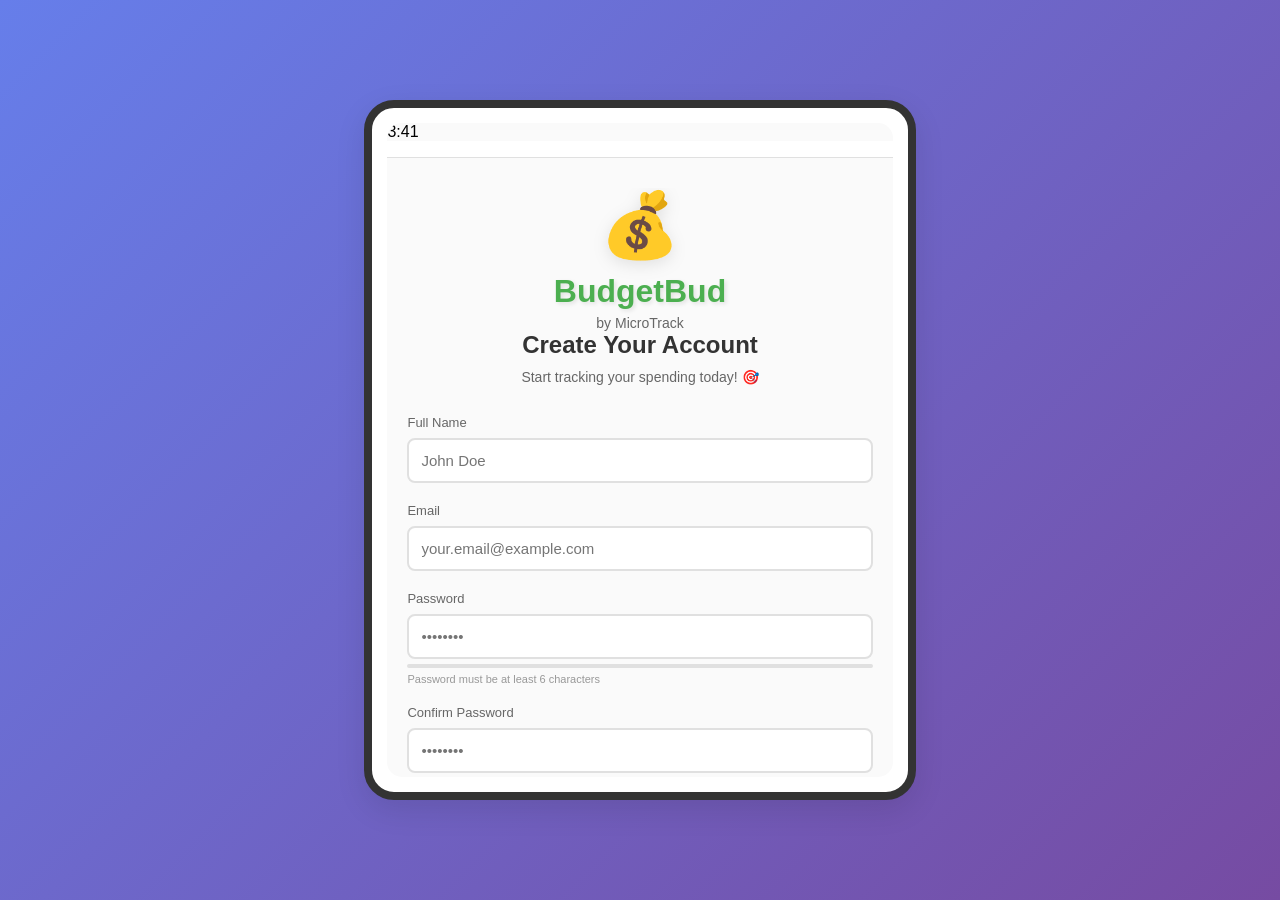
==== sprint2/FinalDevFolder/public/createaccount.html @ 3b5407ef "added purple background" ====
<!DOCTYPE html>
<html lang="en">
<head>
    <meta charset="UTF-8">
    <meta name="viewport" content="width=device-width, initial-scale=1.0">
    <title>BudgetBud - Create Account</title>
    <link rel="stylesheet" href="appstyles.css">
    <script type="text/javascript">
        window.addEventListener('load',function(){function loadHeyy(){window.heyySettings={widgetId:"pllhkLtTB3weRcr2",baseUrl:"https://live-chat.heyy.io"};var s=document.createElement('script');s.type='text/javascript';s.async=true;s.src='https://assets.heyy.io/live-chat/live-chat.js';document.head.appendChild(s);}if('requestIdleCallback'in window){requestIdleCallback(loadHeyy);}else{setTimeout(loadHeyy,3000);}});
        </script>
</head>
<body class="auth-page">
    <div class="confetti" id="confetti"></div>
    
    <div class="login-container">
        <div class="phone-frame">
            <div class="screen">
                <span id="currentTime"></span>
                <div class="status-bar">
                </div>
                
                <div class="content" style="padding-top: 30px;">
                    <div class="logo-container">
                        <div class="logo">💰</div>
                        <div class="app-name">BudgetBud</div>
                        <div class="tagline">by MicroTrack</div>
                    </div>
                    
                    <div class="welcome-text">
                        <h2>Create Your Account</h2>
                        <p>Start tracking your spending today! 🎯</p>
                    </div>
                    
                    <form id="signupForm">
                        <div class="form-group">
                            <label class="form-label">Full Name</label>
                            <input type="text" class="form-input" id="fullName" placeholder="John Doe" required>
                        </div>
                        
                        <div class="form-group">
                            <label class="form-label">Email</label>
                            <input type="email" class="form-input" id="email" placeholder="your.email@example.com" required>
                        </div>
                        
                        <div class="form-group">
                            <label class="form-label">Password</label>
                            <input type="password" class="form-input" id="password" placeholder="••••••••" required minlength="6">
                            <div class="password-strength">
                                <div class="password-strength-bar" id="strengthBar"></div>
                            </div>
                            <div class="password-hint" id="strengthText">Password must be at least 6 characters</div>
                        </div>
                        
                        <div class="form-group">
                            <label class="form-label">Confirm Password</label>
                            <input type="password" class="form-input" id="confirmPassword" placeholder="••••••••" required>
                            <div class="password-hint" id="matchText"></div>
                        </div>
                        
                        <button type="submit" class="btn-primary" style="margin-top: 20px;">
                            Create Account 🚀
                        </button>
                        
                        <button type="button" class="btn-secondary" onclick="window.location.href='index.html'">
                            Already Have an Account? Log In
                        </button>
                    </form>
                </div>
            </div>
        </div>
    </div>
    
    <script>
        const API_URL = "https://microtrack-production.up.railway.app";
        //Update time
        function updateTime() {
            const now = new Date();
            const hours = now.getHours();
            const minutes = now.getMinutes().toString().padStart(2, '0');
            document.getElementById('currentTime').textContent = `${hours}:${minutes}`;
        }
        updateTime();
        setInterval(updateTime, 60000);
        
        //Confetti animation
        function createConfetti() {
            const confetti = document.getElementById('confetti');
            const symbols = ['$', '💰', '💵', '💸', '💲', '💴', '💶', '💷'];
            const colors = ['#4CAF50', '#81C784', '#66BB6A', '#FFD700', '#FFC107'];
            
            setInterval(() => {
                const dollar = document.createElement('div');
                dollar.className = 'dollar';
                const symbol = symbols[Math.floor(Math.random() * symbols.length)];
                dollar.textContent = symbol;
                dollar.style.left = Math.random() * 100 + '%';
                dollar.style.animationDuration = (Math.random() * 3 + 3) + 's';
                dollar.style.fontSize = (Math.random() * 20 + 20) + 'px';
                
                if (symbol === '$') {
                    dollar.style.color = colors[Math.floor(Math.random() * colors.length)];
                }
                
                confetti.appendChild(dollar);
                
                setTimeout(() => {
                    dollar.remove();
                }, 6000);
            }, 400);
        }
        
        createConfetti();
        
        //Burst of confetti
        function confettiBurst() {
            const confetti = document.getElementById('confetti');
            const symbols = ['💰', '💵', '💸', '💲'];
            
            for(let i = 0; i < 40; i++) {
                setTimeout(() => {
                    const dollar = document.createElement('div');
                    dollar.className = 'dollar';
                    dollar.textContent = symbols[Math.floor(Math.random() * symbols.length)];
                    dollar.style.left = (Math.random() * 100) + '%';
                    dollar.style.animationDuration = '2s';
                    dollar.style.fontSize = (Math.random() * 16 + 24) + 'px';
                    confetti.appendChild(dollar);
                    
                    setTimeout(() => dollar.remove(), 2000);
                }, i * 40);
            }
        }
        
        //Password strength checker
        document.getElementById('password').addEventListener('input', function() {
            const password = this.value;
            const strengthBar = document.getElementById('strengthBar');
            const strengthText = document.getElementById('strengthText');
            
            let strength = 0;
            if (password.length >= 6) strength++;
            if (password.length >= 10) strength++;
            if (/[a-z]/.test(password) && /[A-Z]/.test(password)) strength++;
            if (/\d/.test(password)) strength++;
            if (/[^a-zA-Z\d]/.test(password)) strength++;
            
            strengthBar.className = 'password-strength-bar';
            
            if (strength < 2) {
                strengthBar.classList.add('strength-weak');
                strengthText.textContent = 'Weak password';
                strengthText.style.color = '#F44336';
            } else if (strength < 4) {
                strengthBar.classList.add('strength-medium');
                strengthText.textContent = 'Medium strength';
                strengthText.style.color = '#FF9800';
            } else {
                strengthBar.classList.add('strength-strong');
                strengthText.textContent = 'Strong password!';
                strengthText.style.color = '#4CAF50';
            }
        });
        
        //Password match checker
        document.getElementById('confirmPassword').addEventListener('input', function() {
            const password = document.getElementById('password').value;
            const confirmPassword = this.value;
            const matchText = document.getElementById('matchText');
            
            if (confirmPassword.length > 0) {
                if (password === confirmPassword) {
                    matchText.textContent = '✓ Passwords match';
                    matchText.style.color = '#4CAF50';
                } else {
                    matchText.textContent = '✗ Passwords do not match';
                    matchText.style.color = '#F44336';
                }
            } else {
                matchText.textContent = '';
            }
        });
        
        //Handle signup form submission
        document.getElementById('signupForm').addEventListener('submit', async function(e) {
    e.preventDefault();
    
    const fullName = document.getElementById('fullName').value;
    const email = document.getElementById('email').value.toLowerCase().trim();
    const password = document.getElementById('password').value;
    const confirmPassword = document.getElementById('confirmPassword').value;

    if (password !== confirmPassword) {
        alert('❌ Passwords do not match!');
        return;
    }

    if (password.length < 6) {
        alert('❌ Password must be at least 6 characters long!');
        return;
    }

    try {
        const response = await fetch(`${API_URL}/api/register`, {
            method: 'POST',
            headers: { 'Content-Type': 'application/json' },
            body: JSON.stringify({ username: fullName, email, password })
        });
        const data = await response.json();

        if (response.ok) {
            confettiBurst();
            alert('✅ Account created successfully!');
            window.location.href = 'index.html';
        } else {
            alert(`❌ ${data.error}`);
        }
    } catch (err) {
        alert('❌ Server error: ' + err.message);
    }
});
    </script>
</body>
</html>
---- sprint2/FinalDevFolder/public/appstyles.css ----
* { 
    margin: 0;
    padding: 0;
    box-sizing: border-box;
}

html{
    overflow-x: hidden;
    max-width: 100%;

}

body {
    font-family: -apple-system, BlinkMacSystemFont, 'Segoe UI', Arial, sans-serif;
    background: #f5f5f5;
    padding: 20px;
    overflow-x: hidden;
    width: 100%;
    position: relative;

}

.container {
    max-width: 1400px;
    margin: 0 auto;
}

h1 {
    text-align: center;
    color: #333;
    margin-bottom: 10px;
}

.subtitle {
    text-align: center;
    color: #666;
    margin-bottom: 30px;
    font-size: 14px;
}

.wireframe-grid {
    display: grid;
    grid-template-columns: repeat(auto-fit, minmax(350px, 1fr));
    gap: 30px;
    margin-bottom: 40px;
}

@media (min-width: 1400px) {
    .wireframe-grid {
        grid-template-columns: repeat(2, 1fr);
    }
}

.phone-frame {
    height: 700px;
    background: #fff;
    border-radius: 30px;
    padding: 15px;
    box-shadow: 0 10px 30px rgba(0,0,0,0.1);
    border: 8px solid #333;
    position: relative;
    z-index: 10;
    
}

.screen {
    position: relative;
    height: 100%;
    overflow: hidden;
    display: flex;
    flex-direction: column;
    background: #fafafa;
    border-radius: 15px;
    
}

.status-bar {
    background: #fff;
    padding: 8px 15px;
    display: flex;
    justify-content: space-between;
    font-size: 12px;
    color: #333;
    border-bottom: 1px solid #e0e0e0;
}

.header {
    background: #4CAF50;
    color: white;
    padding: 20px;
    text-align: center;
    font-size: 20px;
    font-weight: bold;
}

.content {
    flex: 1;
    overflow-y: auto;
    padding: 20px;
}

.nav-bar {
    background: #fff;
    border-top: 1px solid #e0e0e0;
    display: flex;
    justify-content: space-around;
    padding: 15px 0;
}

.nav-item {
    text-align: center;
    cursor: pointer;
    padding: 5px;
    color: #999;
    font-size: 11px;
    display: flex;
    flex-direction: column;
    align-items: center;
}

.nav-item.active {
    color: #fff;
}

.nav-icon {
    width: 50px;
    height: 50px;
    background: #e0e0e0;
    border-radius: 50%;
    margin: 0 auto 5px;
    display: flex;
    align-items: center;
    justify-content: center;
    font-size: 11px;
    font-weight: 600;
    color: #666;
    transition: all 0.3s ease;
    text-decoration: none;
}

.nav-item.active .nav-icon {
    background: #4CAF50;
    color: white;
}

.nav-icon:hover {
    transform: scale(1.05);
    box-shadow: 0 2px 8px rgba(0,0,0,0.1);
}

/* Home */
.budget-card {
    background: white;
    border-radius: 12px;
    padding: 20px;
    margin-bottom: 15px;
    border: 2px solid #e0e0e0;
}

.budget-header {
    display: flex;
    justify-content: space-between;
    margin-bottom: 10px;
    font-weight: 600;
}

.progress-bar {
    height: 8px;
    background: #e0e0e0;
    border-radius: 4px;
    overflow: hidden;
    margin: 10px 0;
}

.progress-fill {
    height: 100%;
    background: #4CAF50;
    border-radius: 4px;
}

.progress-fill.warning {
    background: #FF9800;
}

.progress-fill.danger {
    background: #F44336;
}

.budget-info {
    display: flex;
    justify-content: space-between;
    font-size: 13px;
    color: #666;
}

.summary-box {
    background: white;
    border-radius: 12px;
    padding: 15px;
    margin-bottom: 20px;
    text-align: center;
    border: 2px solid #e0e0e0;
}

.summary-label {
    font-size: 12px;
    color: #999;
    margin-bottom: 5px;
}

.summary-value {
    font-size: 28px;
    font-weight: bold;
    color: #333;
}

.alert-box {
    background: #FFF3E0;
    border-left: 4px solid #FF9800;
    padding: 12px;
    border-radius: 6px;
    margin-bottom: 15px;
    font-size: 13px;
}

/* Add Purchase */
.form-group {
    margin-bottom: 20px;
}

.form-label {
    display: block;
    font-size: 13px;
    color: #666;
    margin-bottom: 8px;
    font-weight: 500;
}

.form-input {
    width: 100%;
    padding: 12px;
    border: 2px solid #e0e0e0;
    border-radius: 8px;
    font-size: 15px;
    background: white;
}

.form-select {
    width: 100%;
    padding: 12px;
    border: 2px solid #e0e0e0;
    border-radius: 8px;
    font-size: 15px;
    background: white;
    appearance: none;
    background-image: url("data:image/svg+xml,%3Csvg xmlns='http://www.w3.org/2000/svg' width='12' height='12' viewBox='0 0 12 12'%3E%3Cpath fill='%23333' d='M6 9L1 4h10z'/%3E%3C/svg%3E");
    background-repeat: no-repeat;
    background-position: right 12px center;
}

.calculated-box {
    background: #E8F5E9;
    border: 2px solid #4CAF50;
    border-radius: 8px;
    padding: 15px;
    margin: 20px 0;
}

.calc-row {
    display: flex;
    justify-content: space-between;
    margin-bottom: 8px;
    font-size: 14px;
}

.calc-row.total {
    font-weight: bold;
    font-size: 18px;
    padding-top: 8px;
    border-top: 2px solid #4CAF50;
    margin-top: 8px;
}

.btn-primary {
    width: 100%;
    padding: 15px;
    background: #4CAF50;
    color: white;
    border: none;
    border-radius: 8px;
    font-size: 16px;
    font-weight: bold;
    cursor: pointer;
}

.btn-secondary {
    width: 100%;
    padding: 15px;
    background: #fff;
    color: #4CAF50;
    border: 2px solid #4CAF50;
    border-radius: 8px;
    font-size: 16px;
    font-weight: bold;
    cursor: pointer;
    margin-top: 10px;
}

/* Budget */
.section-title {
    font-size: 16px;
    font-weight: bold;
    color: #333;
    margin-bottom: 15px;
    padding-bottom: 8px;
    border-bottom: 2px solid #e0e0e0;
}

.budget-list-item {
    background: white;
    border-radius: 8px;
    padding: 15px;
    margin-bottom: 10px;
    border: 2px solid #e0e0e0;
    display: flex;
    justify-content: space-between;
    align-items: center;
}

.budget-list-info h3 {
    font-size: 15px;
    margin-bottom: 5px;
}

.budget-list-details {
    font-size: 12px;
    color: #666;
}

.budget-list-amount {
    text-align: right;
}

.amount-spent {
    font-size: 18px;
    font-weight: bold;
    color: #333;
}

.amount-limit {
    font-size: 12px;
    color: #999;
}

.add-button {
    position: fixed;
    bottom: 80px;
    right: 30px;
    width: 56px;
    height: 56px;
    background: #4CAF50;
    border-radius: 50%;
    display: flex;
    align-items: center;
    justify-content: center;
    font-size: 32px;
    color: white;
    cursor: pointer;
    box-shadow: 0 4px 12px rgba(76, 175, 80, 0.4);
}

.wireframe-title {
    text-align: center;
    font-size: 18px;
    font-weight: bold;
    color: #4CAF50;
    margin-bottom: 15px;
}

.mini-icon {
    width: 16px;
    height: 16px;
    background: #ddd;
    border-radius: 3px;
    display: inline-block;
    margin-right: 8px;
}
.modal {
    display: none;
    position: fixed;
    top: 0;
    left: 0;
    width: 100%;
    height: 100%;
    background: rgba(0,0,0,0.5);
    z-index: 1000;
    justify-content: center;
    align-items: center;
}
        
.modal.active {
    display: flex;
}
        
.modal-content {
    background: white;
    border-radius: 20px;
    padding: 30px;
    max-width: 400px;
    width: 90%;
    max-height: 80vh;
    overflow-y: auto;
}
        
.modal-header {
    font-size: 20px;
    font-weight: bold;
    margin-bottom: 20px;
    color: #333;
}
        
.emoji-picker {
    display: grid;
    grid-template-columns: repeat(6, 1fr);
    gap: 10px;
    margin-bottom: 20px;
}
        
.emoji-option {
    font-size: 28px;
    padding: 10px;
    border: 2px solid #e0e0e0;
    border-radius: 8px;
    cursor: pointer;
    text-align: center;
    transition: all 0.2s;
}
        
.emoji-option:hover,
.emoji-option.selected {
    border-color: #4CAF50;
    background: #E8F5E9;
    transform: scale(1.1);
}
        
.close-modal {
    float: right;
    font-size: 24px;
    cursor: pointer;
    color: #999;
}
  
/*Index, Createaccount, Passreset*/
.login-container {
    max-width: 1400px;
    margin: 0 auto;
    display: flex;
    justify-content: center;
    align-items: center;
    min-height: 100vh;
    background: linear-gradient(135deg, #667eea 0%, #764ba2 100%);
    position: relative;
    overflow: hidden;
    
}
body.auth-page {
    background: linear-gradient(135deg, #667eea 0%, #764ba2 100%);
    min-height: 100vh;
    padding: 0;
    overflow: hidden;
}
        
.confetti {
    position: fixed;
    top: 0;
    left: 0;
    width: 100%;
    height: 100%;
    pointer-events: none;
    overflow: hidden;
    z-index: 1;
}
        
.dollar {
    position: absolute;
    font-size: 24px;
    font-weight: bold;
    animation: fall linear forwards;
    opacity: 0;
}
        
@keyframes fall {
    0% {
    opacity: 1;
    transform: translateY(-100px) rotate(0deg);
    }
    100% {
    opacity: 0;
    transform: translateY(100vh) rotate(720deg);
    }
}
        
.logo-container {
    text-align: center;
    overflow: hidden;
}
        
.logo {
    font-size: 64px;
    margin-bottom: 10px;
    animation: float 3s ease-in-out infinite;
    filter: drop-shadow(0 4px 8px rgba(0,0,0,0.1));
}
        
@keyframes float {
    0%, 100% { transform: translateY(0px) scale(1); }
    50% { transform: translateY(-15px) scale(1.05); }
}
        
.app-name {
    font-size: 32px;
    font-weight: bold;
    color: #4CAF50;
    margin-bottom: 5px;
    text-shadow: 2px 2px 4px rgba(0,0,0,0.1);
}
        
.tagline {
    color: #666;
    font-size: 14px;
}
        
.welcome-text {
    text-align: center;
    margin-bottom: 30px;
}
        
.welcome-text h2 {
    color: #333;
    margin-bottom: 10px;
}
        
.welcome-text p {
    color: #666;
    font-size: 14px;
}
        
        
.password-strength {
    height: 4px;
    background: #e0e0e0;
    border-radius: 2px;
    margin-top: 5px;
    overflow: hidden;
}
        
.password-strength-bar {
    height: 100%;
    width: 0%;
    transition: all 0.3s;
    border-radius: 2px;
}
        
.strength-weak {
    background: #F44336;
    width: 33%;
}
        
.strength-medium {
    background: #FF9800;
    width: 66%;
}
        
.strength-strong {
    background: #4CAF50;
    width: 100%;
}
        
.password-hint {
    font-size: 11px;
    color: #999;
    margin-top: 5px;
}
.auto-update-badge {
    display: inline-block;
    background: #4CAF50;
    color: white;
    padding: 2px 8px;
    border-radius: 12px;
    font-size: 10px;
    margin-left: 5px;
}
/*Price Tracker*/      
.price-change {
    display: inline-block;
    padding: 2px 6px;
    border-radius: 4px;
    font-size: 11px;
    font-weight: bold;
    margin-left: 5px;
}
        
.price-up {
    background: #FFEBEE;
    color: #F44336;
}
        
.price-down {
    background: #E8F5E9;
    color: #4CAF50;
}
.menu-wrapper {
    position: relative;
    display: inline-block;
}

.menu-dots {
    cursor: pointer;
    font-weight: bold;
}

.menu-dropdown {
    display: none;
    position: absolute;
    right: 0;
    top: 20px;
    background: white;
    border: 1px solid #ddd;
    border-radius: 8px;
    min-width: 120px;
    box-shadow: 0 4px 12px rgba(0,0,0,0.15);
    z-index: 1000;
}

.menu-dropdown div {
    padding: 10px;
    cursor: pointer;
}

.menu-dropdown div:hover {
    background: #f5f5f5;
}
.menu-wrapper { position: relative; display: inline-block; }
.menu-dots { cursor: pointer; font-weight: bold; }
.menu-dropdown {
    display: none;
    position: absolute;
    right: 0;
    top: 20px;
    background: white;
    border: 1px solid #ddd;
    border-radius: 8px;
    padding: 6px 0;
    min-width: 120px;
    box-shadow: 0 4px 10px rgba(0,0,0,0.15);
    z-index: 999;
}
.menu-dropdown div {
    padding: 8px 12px;
    cursor: pointer;
    font-size: 14px;
}
.menu-dropdown div:hover { background:#f2f2f2; }
.auto-update-badge {
    background:#4CAF50;
    color:white;
    font-size:10px;
    padding:2px 6px;
    border-radius:6px;
    margin-left:6px;
}
/* Pie chart */
.pie-chart-wrapper {
    position: relative;
    display: flex;
    justify-content: center;
    align-items: center;
    margin: 8px auto 0;
    width: 140px;
    height: 140px;
}
 
.pie-center-text {
    position: absolute;
    text-align: center;
    pointer-events: none;
    top: 50%;
    left: 50%;
    transform: translate(-50%, -50%);
    width: 80px;
}
 
.pie-legend {
    display: flex;
    flex-wrap: wrap;
    justify-content: center;
    gap: 6px 12px;
    margin-top: 10px;
    padding: 0 5px;
}
 
.pie-legend-item {
    display: flex;
    align-items: center;
    gap: 5px;
    font-size: 11px;
    color: #666;
}
 
.pie-legend-dot {
    width: 8px;
    height: 8px;
    border-radius: 2px;
    flex-shrink: 0;
}
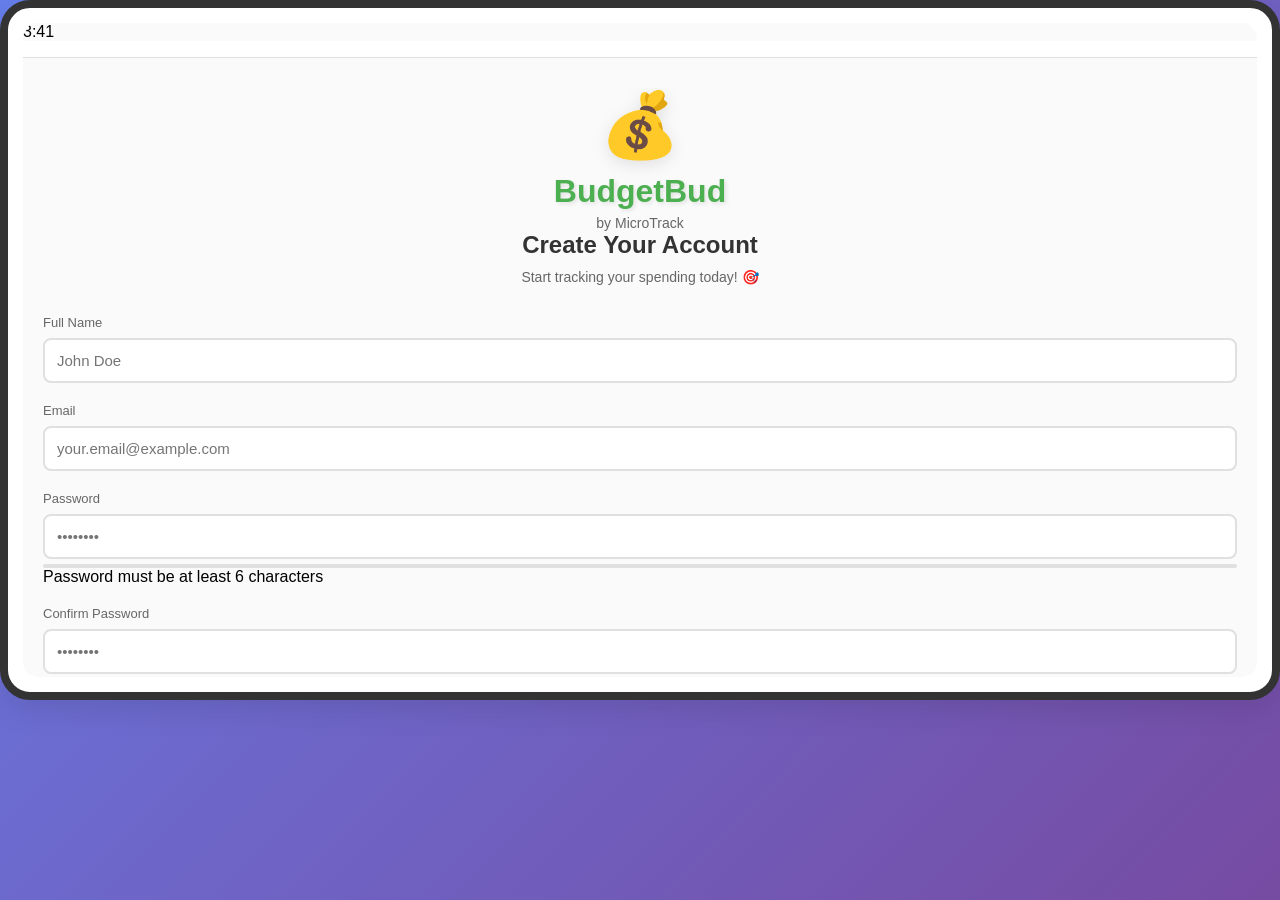
==== commit 9649b7ef: "phone frame fix" ====
--- a/sprint2/FinalDevFolder/public/createaccount.html
+++ b/sprint2/FinalDevFolder/public/createaccount.html
@@ -12,7 +12,7 @@
 <body class="auth-page">
     <div class="confetti" id="confetti"></div>
     
-    <div class="login-container">
+    <div class="container">
         <div class="phone-frame">
             <div class="screen">
                 <span id="currentTime"></span>
--- a/sprint2/FinalDevFolder/public/appstyles.css
+++ b/sprint2/FinalDevFolder/public/appstyles.css
@@ -214,6 +214,52 @@
     color: #333;
 }
 
+/* Pie chart */
+.pie-chart-wrapper {
+    display: flex;
+    flex-direction: column;
+    align-items: center;
+    margin: 18px auto 24px;
+    width: 100%;
+    max-width: 180px;
+}
+
+#budgetPieChart {
+    display: block;
+}
+
+.summary-divider {
+    width: 40px;
+    height: 2px;
+    background: #e0e0e059;
+    margin: 12px auto 10px;
+    border-radius: 2px;
+}
+
+.pie-legend {
+    display: flex;
+    flex-wrap: wrap;
+    justify-content: center;
+    gap: 6px 12px;
+    margin-top: 10px;
+    padding: 0 5px;
+}
+
+.pie-legend-item {
+    display: flex;
+    align-items: center;
+    gap: 5px;
+    font-size: 11px;
+    color: #666;
+}
+
+.pie-legend-dot {
+    width: 8px;
+    height: 8px;
+    border-radius: 2px;
+    flex-shrink: 0;
+}
+
 .alert-box {
     background: #FFF3E0;
     border-left: 4px solid #FF9800;
@@ -458,7 +504,6 @@
     justify-content: center;
     align-items: center;
     min-height: 100vh;
-    background: linear-gradient(135deg, #667eea 0%, #764ba2 100%);
     position: relative;
     overflow: hidden;
     
@@ -576,11 +621,6 @@
     width: 100%;
 }
         
-.password-hint {
-    font-size: 11px;
-    color: #999;
-    margin-top: 5px;
-}
 .auto-update-badge {
     display: inline-block;
     background: #4CAF50;
@@ -668,48 +708,4 @@
     padding:2px 6px;
     border-radius:6px;
     margin-left:6px;
-}
-/* Pie chart */
-.pie-chart-wrapper {
-    position: relative;
-    display: flex;
-    justify-content: center;
-    align-items: center;
-    margin: 8px auto 0;
-    width: 140px;
-    height: 140px;
-}
- 
-.pie-center-text {
-    position: absolute;
-    text-align: center;
-    pointer-events: none;
-    top: 50%;
-    left: 50%;
-    transform: translate(-50%, -50%);
-    width: 80px;
-}
- 
-.pie-legend {
-    display: flex;
-    flex-wrap: wrap;
-    justify-content: center;
-    gap: 6px 12px;
-    margin-top: 10px;
-    padding: 0 5px;
-}
- 
-.pie-legend-item {
-    display: flex;
-    align-items: center;
-    gap: 5px;
-    font-size: 11px;
-    color: #666;
-}
- 
-.pie-legend-dot {
-    width: 8px;
-    height: 8px;
-    border-radius: 2px;
-    flex-shrink: 0;
 }
